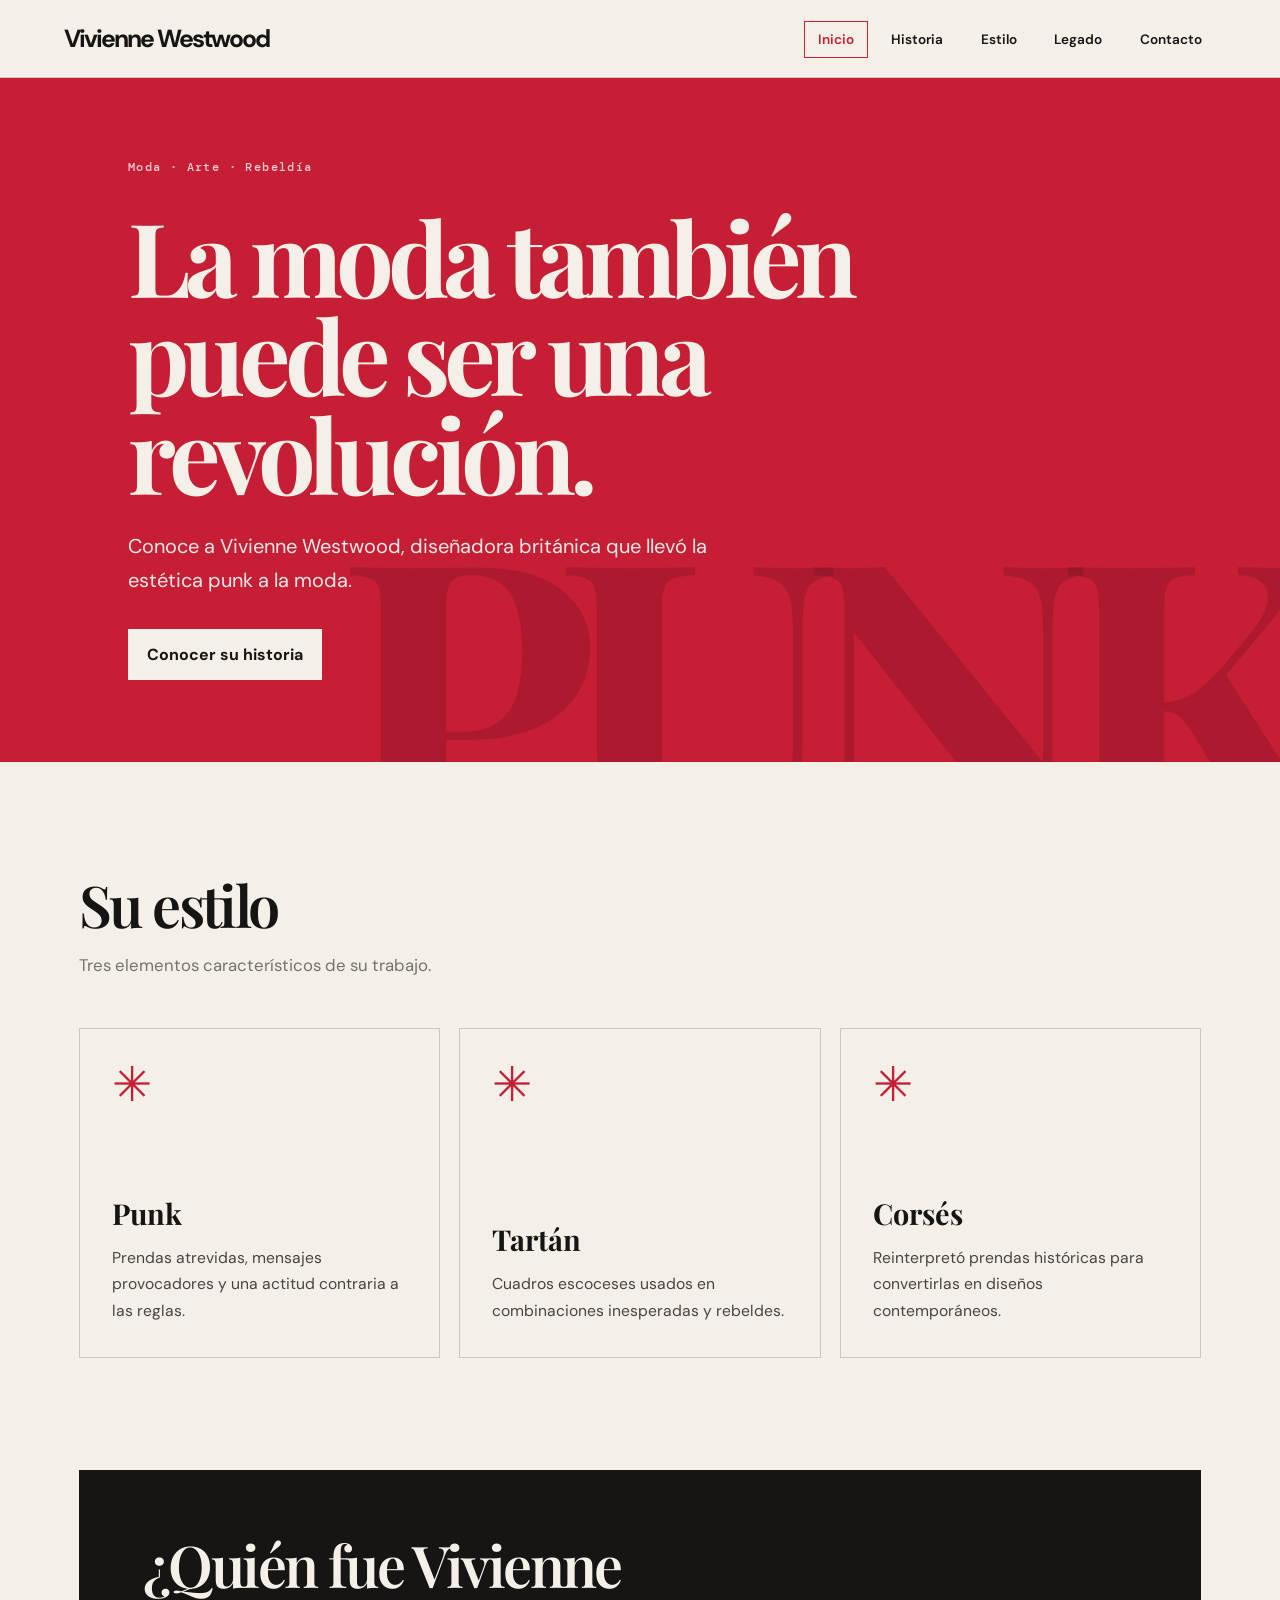
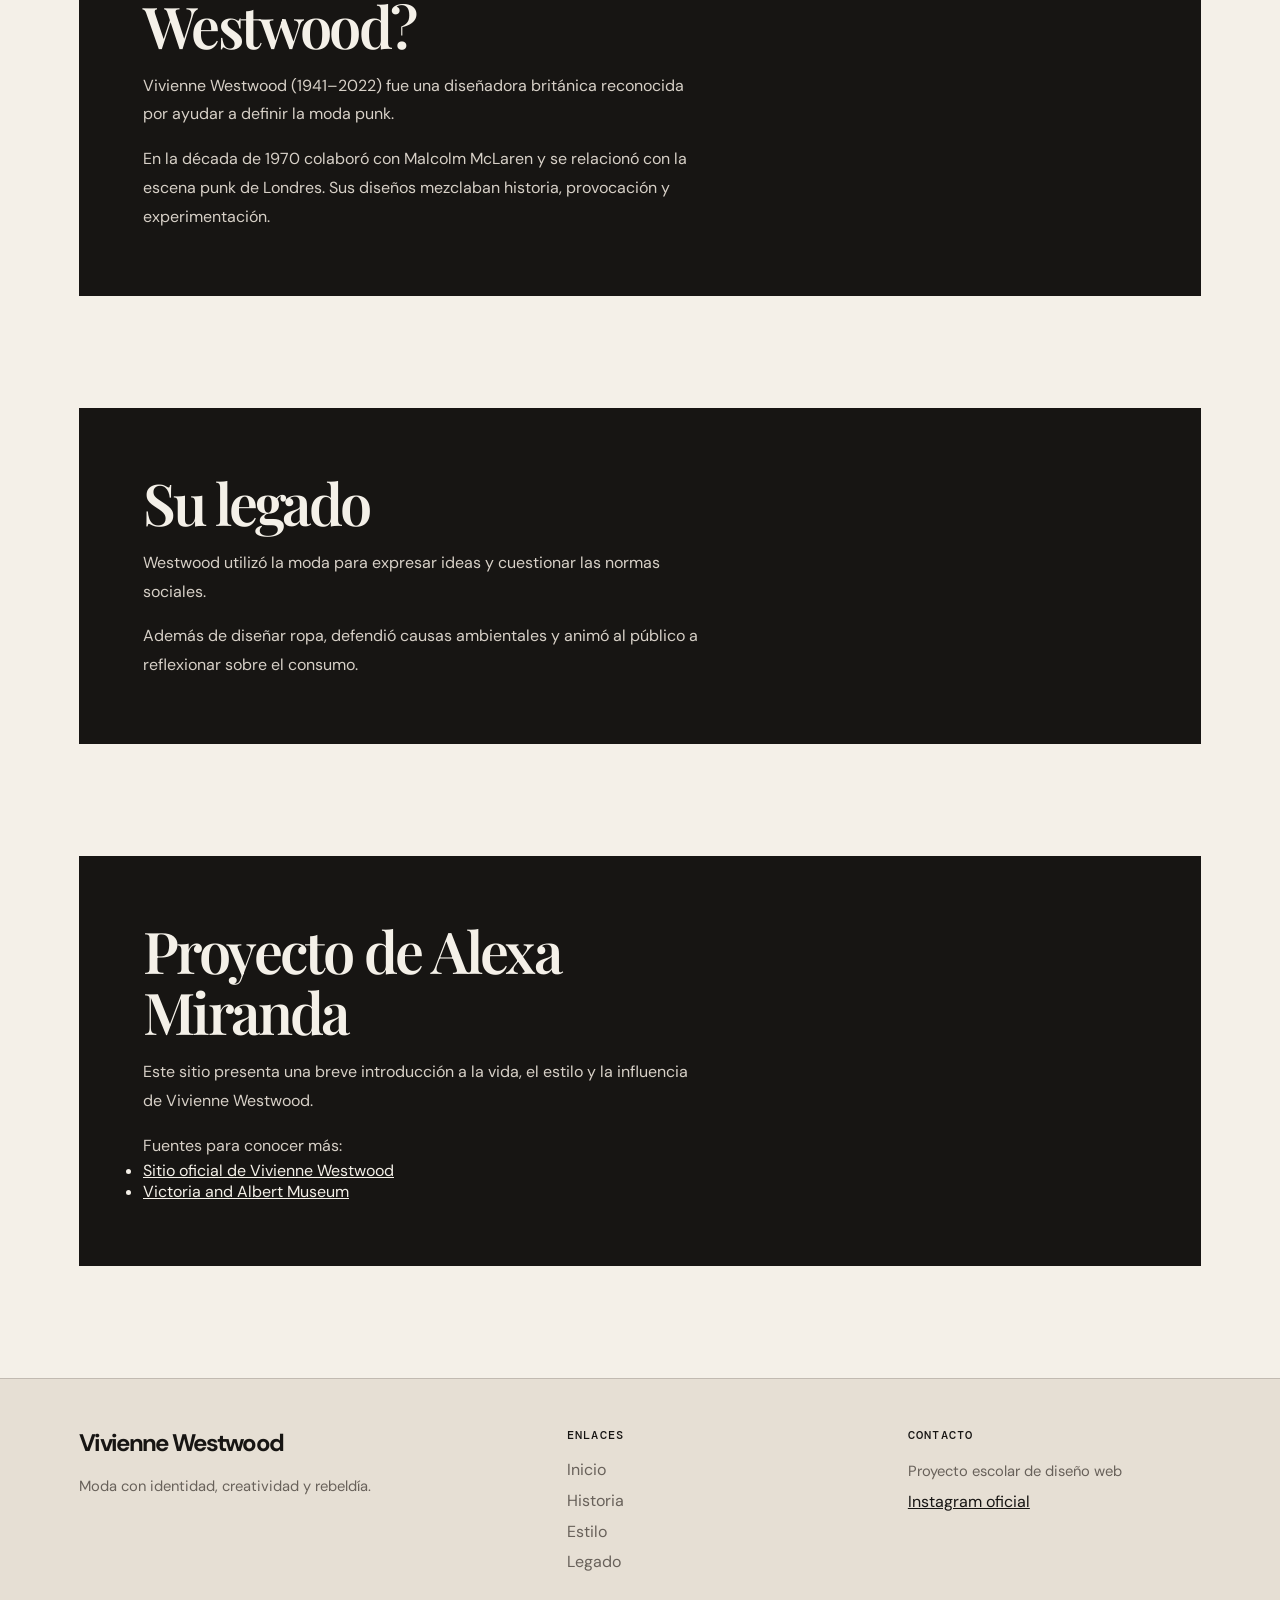
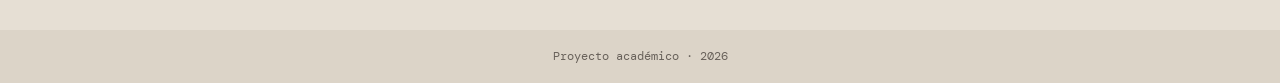
==== index.html @ ccab84d5 "Add files via upload" ====
<!DOCTYPE html>
<html lang="es">
<head>
  <meta charset="UTF-8">
  <meta name="viewport" content="width=device-width, initial-scale=1.0">
  <title>Vivienne Westwood</title>
  <link rel="stylesheet" href="style.css">
</head>
<body>
  <header class="site-header" id="home">
    <nav class="navbar">
      <div class="navbar-container">
        <a href="#home" class="navbar-logo">Vivienne Westwood</a>
        <button class="navbar-toggle" aria-label="Abrir menú" aria-expanded="false">
          <span class="bar"></span><span class="bar"></span><span class="bar"></span>
        </button>
        <ul class="navbar-menu">
          <li><a href="#home" class="active">Inicio</a></li>
          <li><a href="#about">Historia</a></li>
          <li><a href="#services">Estilo</a></li>
          <li><a href="#blog">Legado</a></li>
          <li><a href="#contact">Contacto</a></li>
        </ul>
      </div>
    </nav>
    <div class="hero-container">
      <div class="hero-content">
        <p class="eyebrow">Moda · Arte · Rebeldía</p>
        <h1 class="hero-title">La moda también puede ser una revolución.</h1>
        <p class="hero-subtitle">Conoce a Vivienne Westwood, diseñadora británica que llevó la estética punk a la moda.</p>
        <a href="#about" class="hero-btn">Conocer su historia</a>
      </div>
    </div>
  </header>

  <main class="main-content">
    <section id="services" class="content-section">
      <div class="section-header">
        <h2 class="section-title">Su estilo</h2>
        <p class="section-description">Tres elementos característicos de su trabajo.</p>
      </div>
      <div class="cards-grid">
        <article class="card">
          <div class="card-icon">✳</div>
          <h3 class="card-title">Punk</h3>
          <p class="card-text">Prendas atrevidas, mensajes provocadores y una actitud contraria a las reglas.</p>
        </article>
        <article class="card">
          <div class="card-icon">✳</div>
          <h3 class="card-title">Tartán</h3>
          <p class="card-text">Cuadros escoceses usados en combinaciones inesperadas y rebeldes.</p>
        </article>
        <article class="card">
          <div class="card-icon">✳</div>
          <h3 class="card-title">Corsés</h3>
          <p class="card-text">Reinterpretó prendas históricas para convertirlas en diseños contemporáneos.</p>
        </article>
      </div>
    </section>

    <section id="about" class="content-section about-section">
      <div class="about-text">
        <h2 class="section-title">¿Quién fue Vivienne Westwood?</h2>
        <p>Vivienne Westwood (1941–2022) fue una diseñadora británica reconocida por ayudar a definir la moda punk.</p>
        <p>En la década de 1970 colaboró con Malcolm McLaren y se relacionó con la escena punk de Londres. Sus diseños mezclaban historia, provocación y experimentación.</p>
      </div>
    </section>

    <section id="blog" class="content-section about-section">
      <div class="about-text">
        <h2 class="section-title">Su legado</h2>
        <p>Westwood utilizó la moda para expresar ideas y cuestionar las normas sociales.</p>
        <p>Además de diseñar ropa, defendió causas ambientales y animó al público a reflexionar sobre el consumo.</p>
      </div>
    </section>

    <section class="content-section about-section author-section">
      <div class="about-text">
        <h2 class="section-title">Proyecto de Alexa Miranda</h2>
        <p>Este sitio presenta una breve introducción a la vida, el estilo y la influencia de Vivienne Westwood.</p>
        <p>Fuentes para conocer más:</p>
        <ul class="source-list">
          <li><a href="https://www.viviennewestwood.com/" target="_blank" rel="noopener">Sitio oficial de Vivienne Westwood</a></li>
          <li><a href="https://www.vam.ac.uk/" target="_blank" rel="noopener">Victoria and Albert Museum</a></li>
        </ul>
      </div>
    </section>
  </main>

  <footer id="contact" class="site-footer">
    <div class="footer-container">
      <div class="footer-col">
        <h4 class="footer-brand">Vivienne Westwood</h4>
        <p class="footer-desc">Moda con identidad, creatividad y rebeldía.</p>
      </div>
      <div class="footer-col">
        <h5 class="footer-heading">Enlaces</h5>
        <ul class="footer-links">
          <li><a href="#home">Inicio</a></li>
          <li><a href="#about">Historia</a></li>
          <li><a href="#services">Estilo</a></li>
          <li><a href="#blog">Legado</a></li>
        </ul>
      </div>
      <div class="footer-col">
        <h5 class="footer-heading">Contacto</h5>
        <p>Proyecto escolar de diseño web</p>
        <a href="https://www.instagram.com/viviennewestwood/" target="_blank" rel="noopener">Instagram oficial</a>
      </div>
    </div>
    <div class="footer-bottom"><p>Proyecto académico · 2026</p></div>
  </footer>
  <script src="script.js"></script>
</body>
</html>
---- style.css ----
@import url('https://fonts.googleapis.com/css2?family=DM+Mono:wght@400;500&family=DM+Sans:wght@400;500;600;700&family=Playfair+Display:ital,wght@0,600;0,700;1,600;1,700&display=swap');

:root {
    --ink: #171513;
    --paper: #f4f0e8;
    --red: #c51e35;
    --pink: #e8a2ad;
    --muted: #77716a;
    --line: rgba(23, 21, 19, .18);
}

* { margin: 0; padding: 0; box-sizing: border-box; }
html { scroll-behavior: smooth; scroll-padding-top: 90px; }
body {
    font-family: "DM Sans", sans-serif;
    min-height: 100vh;
    background: var(--paper);
    color: var(--ink);
}
a { color: inherit; }
.navbar {
    display: flex; align-items: center; justify-content: center;
    width: 100%; height: 78px; position: sticky; top: 0;
    background: var(--paper); border-bottom: 1px solid var(--line); z-index: 999;
}
.navbar-container {
    display: flex; align-items: center; justify-content: space-between;
    width: 100%; max-width: 1440px; padding: 0 5vw;
}
.navbar-logo {
    font-size: 1.55rem; font-weight: 700; letter-spacing: -.08em;
    text-decoration: none; color: var(--ink);
}
.navbar-logo span, .footer-brand span { color: var(--red); font-size: .65em; vertical-align: top; margin-left: 2px; }
.navbar-menu { display: flex; align-items: center; gap: .6rem; list-style: none; }
.navbar-menu li a {
    text-decoration: none; color: var(--ink); font-size: .85rem; font-weight: 600;
    padding: 9px 13px; border: 1px solid transparent; transition: .2s ease;
}
.navbar-menu li a:hover, .navbar-menu li a.active { color: var(--red); border-color: var(--red); }
.navbar-toggle { display: none; background: transparent; padding: 10px; border: 0; cursor: pointer; }
.bar { display: block; width: 25px; height: 2px; margin: 5px auto; background: var(--ink); transition: .3s; }

.hero-container {
    min-height: 76vh; position: relative; display: flex; align-items: center;
    padding: 9vh 10vw; overflow: hidden; background: var(--red); color: var(--paper);
}
.hero-container::before {
    content: "PUNK"; position: absolute; right: -2vw; bottom: -7vw;
    font-family: "Playfair Display", serif; font-weight: 700; font-size: clamp(10rem, 32vw, 34rem);
    line-height: .8; color: rgba(0,0,0,.12); letter-spacing: -.1em; pointer-events: none;
}
.hero-content { max-width: 780px; position: relative; z-index: 1; }
.eyebrow, .card-number, .quote-credit, .manifesto-small {
    font-family: "DM Mono", monospace; font-size: .72rem; letter-spacing: .12em; font-weight: 500;
}
.hero-content .eyebrow { margin-bottom: 2rem; color: #f4cbd0; }
.hero-title {
    font-family: "Playfair Display", serif; font-size: clamp(3.4rem, 8vw, 7.5rem);
    line-height: .96; letter-spacing: -.06em; margin-bottom: 1.7rem;
}
.hero-title em { color: #f2b8c2; font-weight: 600; }
.hero-subtitle { max-width: 590px; font-size: clamp(1rem, 1.6vw, 1.25rem); line-height: 1.7; margin-bottom: 2rem; color: #f8e9e8; }
.hero-btn {
    display: inline-flex; gap: 1.5rem; align-items: center; padding: 14px 18px;
    background: var(--paper); color: var(--ink); font-weight: 700; text-decoration: none;
    border: 1px solid var(--paper); transition: .2s ease;
}
.hero-btn:hover { background: var(--ink); color: var(--paper); border-color: var(--ink); transform: translateY(-3px); }
.hero-note { position: absolute; right: 7vw; top: 12%; font-family: "DM Mono", monospace; font-size: .75rem; line-height: 1.5; letter-spacing: .15em; }

.main-content { max-width: 1250px; margin: 0 auto; padding: 7rem 5vw; display: flex; flex-direction: column; gap: 7rem; }
.content-section { width: 100%; }
.section-header { margin-bottom: 3rem; max-width: 780px; }
.section-header .eyebrow, .about-text .eyebrow { color: var(--red); margin-bottom: 1rem; }
.section-title { font-family: "Playfair Display", serif; font-size: clamp(2.2rem, 4.5vw, 4.1rem); font-weight: 600; line-height: 1.06; letter-spacing: -.045em; margin-bottom: 1rem; }
.section-description { font-size: 1.05rem; color: var(--muted); line-height: 1.7; }
.intro-grid { display: grid; grid-template-columns: 1.4fr 1fr; gap: 4rem; align-items: start; }
.intro-copy p { font-size: 1.08rem; line-height: 1.9; margin-bottom: 1.3rem; max-width: 720px; }
.dropcap::first-letter { float: left; font-family: "Playfair Display", serif; color: var(--red); font-size: 4.3rem; line-height: .8; padding: .12em .12em 0 0; }
.quote-card { padding: 2rem; background: #e9e0d4; border-top: 4px solid var(--red); }
.quote-mark { font-family: "Playfair Display", serif; color: var(--red); font-size: 4rem; line-height: .8; }
.quote-card p { font-family: "Playfair Display", serif; font-size: 1.7rem; line-height: 1.25; margin: 1rem 0 2rem; }
.quote-credit { color: var(--muted); }
.cards-grid { display: grid; grid-template-columns: repeat(3, minmax(0, 1fr)); gap: 1.2rem; }
.card { min-height: 330px; padding: 2rem; border: 1px solid var(--line); display: flex; flex-direction: column; align-items: flex-start; transition: transform .25s ease, background .25s ease; }
.card:hover { transform: translateY(-7px); background: #fffaf2; }
.card-tartan { background: repeating-linear-gradient(0deg, transparent 0 26px, rgba(197,30,53,.16) 27px 31px), repeating-linear-gradient(90deg, #f4f0e8 0 26px, rgba(23,21,19,.14) 27px 31px); }
.card-corset { background: #ead2d0; }
.card-orb { background: #e6dfc7; }
.card-icon { font-size: 3rem; line-height: 1; margin-bottom: auto; color: var(--red); }
.card-number { margin-top: 2.5rem; margin-bottom: .7rem; color: var(--red); }
.card-title { font-family: "Playfair Display", serif; font-size: 1.8rem; margin-bottom: .8rem; }
.card-text { font-size: .98rem; color: #49443f; line-height: 1.7; }
.about-section { display: grid; grid-template-columns: 1.2fr .8fr; gap: 3rem; align-items: center; padding: clamp(2rem, 5vw, 4rem); background: var(--ink); color: var(--paper); }
.about-text .section-title { max-width: 550px; }
.about-text p:not(.eyebrow) { font-size: 1rem; line-height: 1.8; margin-top: 1rem; color: #d7d0c7; }
.keyword-row { display: flex; flex-wrap: wrap; gap: .5rem; margin-top: 1.6rem; }
.keyword-row span { border: 1px solid #776e66; padding: .45rem .7rem; font: .68rem "DM Mono", monospace; letter-spacing: .08em; }
.manifesto { position: relative; padding: 2.2rem; background: var(--red); min-height: 260px; display: flex; flex-direction: column; justify-content: space-between; overflow: hidden; }
.manifesto-small { color: #f5c8ce; }
.manifesto p { position: relative; z-index: 1; font: 600 clamp(1.8rem, 3vw, 2.8rem)/1.1 "Playfair Display", serif; }
.manifesto em { color: #f5c8ce; }
.manifesto-star { position: absolute; right: -.1em; bottom: -.35em; font-size: 12rem; color: rgba(0,0,0,.13); }
.source-links { border-top: 1px solid var(--line); }
.source-links a { display: flex; justify-content: space-between; gap: 1rem; padding: 1.3rem .2rem; border-bottom: 1px solid var(--line); text-decoration: none; font-weight: 600; }
.source-links a span { color: var(--red); }
.source-links a:hover { color: var(--red); }
.site-footer { background: #e6dfd4; border-top: 1px solid var(--line); padding-top: 3rem; }
.footer-container { max-width: 1250px; margin: 0 auto; padding: 0 5vw 3rem; display: grid; grid-template-columns: 1.5fr 1fr 1fr; gap: 3rem; }
.footer-brand { font-size: 1.5rem; font-weight: 700; letter-spacing: -.07em; margin-bottom: 1rem; }
.footer-desc, .footer-col p { font-size: .92rem; color: #68615a; line-height: 1.7; margin-bottom: .4rem; }
.footer-heading { font: 500 .75rem "DM Mono", monospace; letter-spacing: .1em; margin-bottom: 1rem; text-transform: uppercase; }
.footer-links { list-style: none; }
.footer-links li { margin-bottom: .6rem; }
.footer-links a { color: #68615a; text-decoration: none; }
.footer-links a:hover { color: var(--red); }
.footer-bottom { text-align: center; padding: 1.2rem; background: #dcd4c8; font: .72rem "DM Mono", monospace; color: #68615a; }

@media (max-width: 880px) {
    .navbar { height: 70px; }
    .navbar-container .navbar-menu {
        display: none; flex-direction: column; align-items: stretch; gap: .8rem;
        position: absolute; top: 69px; right: 0; width: min(300px, 85vw);
        padding: 1.5rem; background: var(--paper); border: 1px solid var(--line);
        box-shadow: 0 15px 30px rgba(0,0,0,.12);
    }
    .navbar-container .navbar-menu.active { display: flex; }
    .navbar-menu li a { display: block; padding: 12px; }
    .navbar-toggle { display: block; z-index: 1000; }
    .navbar-toggle.active .bar:nth-child(2) { opacity: 0; }
    .navbar-toggle.active .bar:nth-child(1) { transform: translateY(7px) rotate(45deg); }
    .navbar-toggle.active .bar:nth-child(3) { transform: translateY(-7px) rotate(-45deg); }
    .hero-container { min-height: 70vh; padding: 7rem 7vw; }
    .hero-note { display: none; }
    .intro-grid, .about-section { grid-template-columns: 1fr; }
    .cards-grid { grid-template-columns: repeat(2, minmax(0, 1fr)); }
    .card:last-child { grid-column: 1 / -1; }
    .main-content { padding-top: 5rem; gap: 5rem; }
}
@media (max-width: 560px) {
    .hero-container { padding: 5rem 7vw; }
    .hero-title { font-size: clamp(3rem, 15vw, 5rem); }
    .main-content { padding: 4rem 6vw; gap: 4.5rem; }
    .cards-grid { grid-template-columns: 1fr; }
    .card:last-child { grid-column: auto; }
    .card { min-height: 280px; }
    .about-section { padding: 1.5rem; }
    .footer-container { grid-template-columns: 1fr; gap: 2rem; }
    .quote-card { padding: 1.5rem; }
}
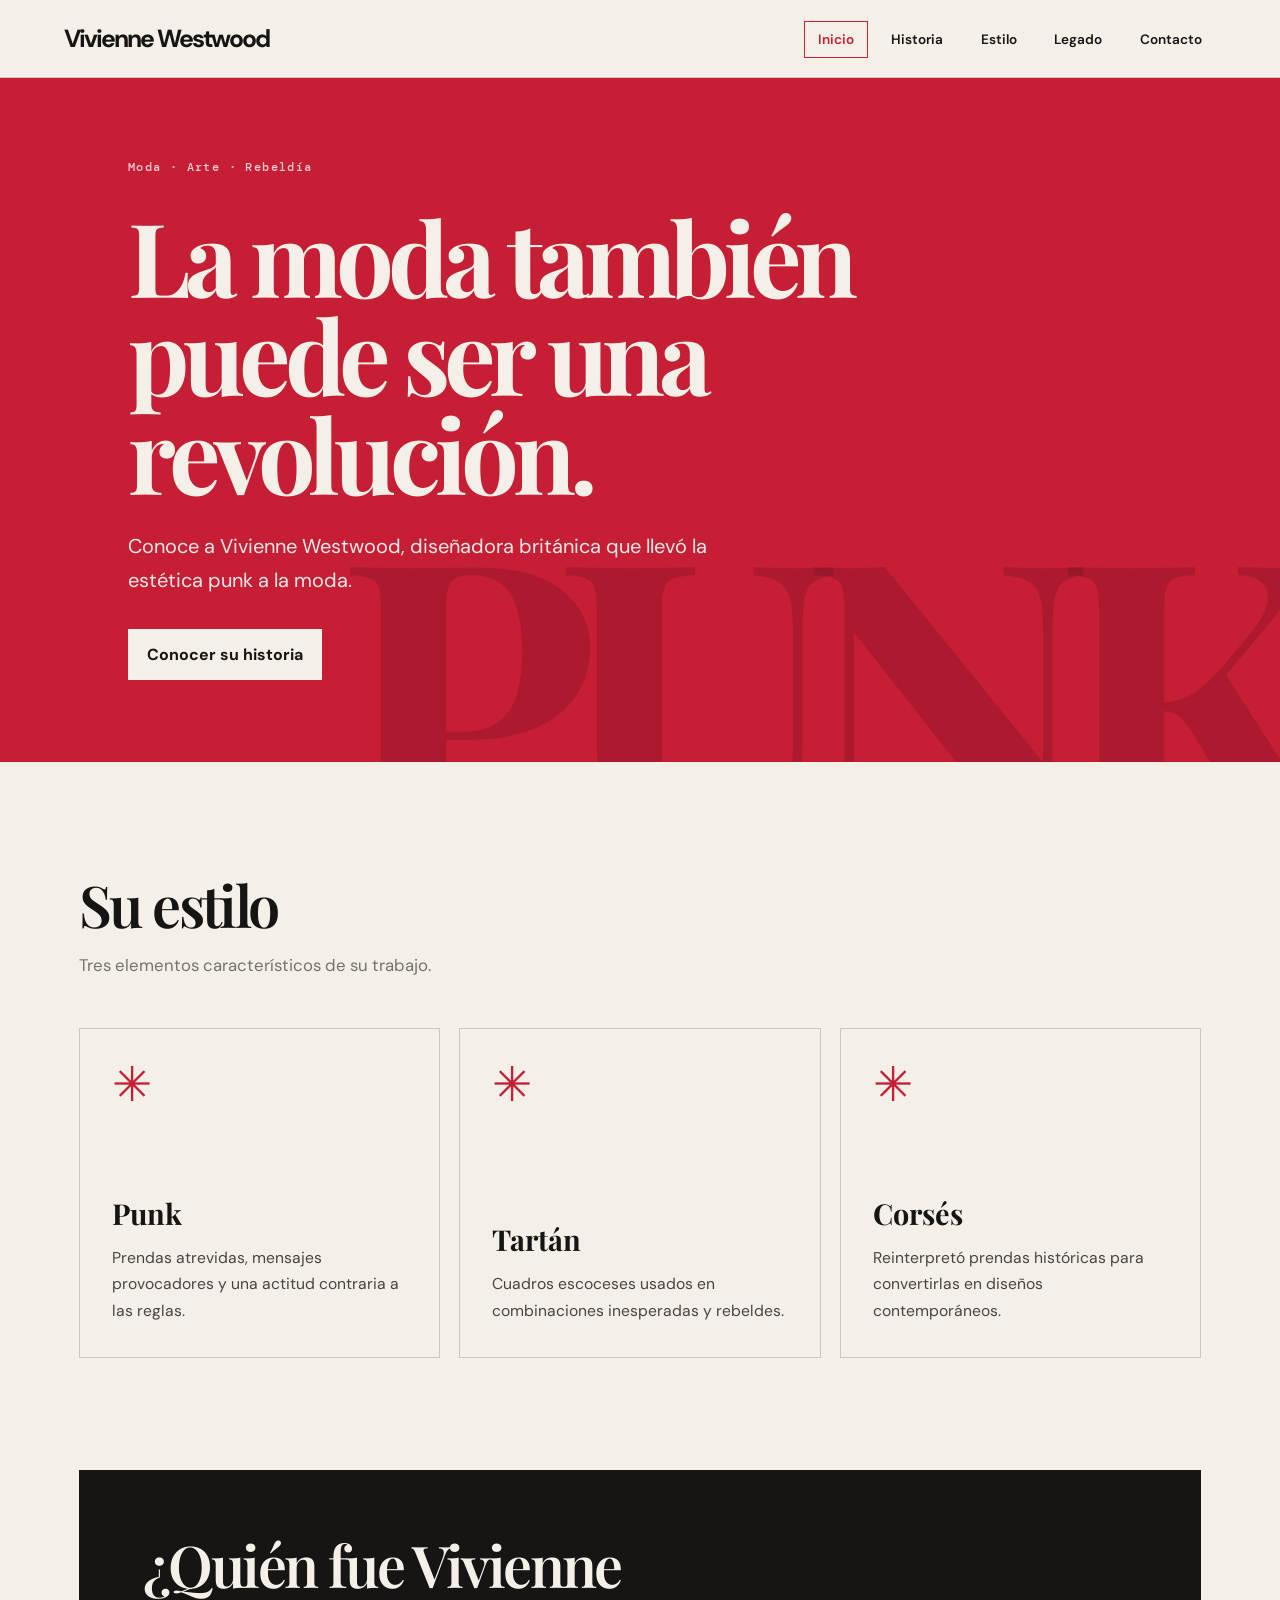
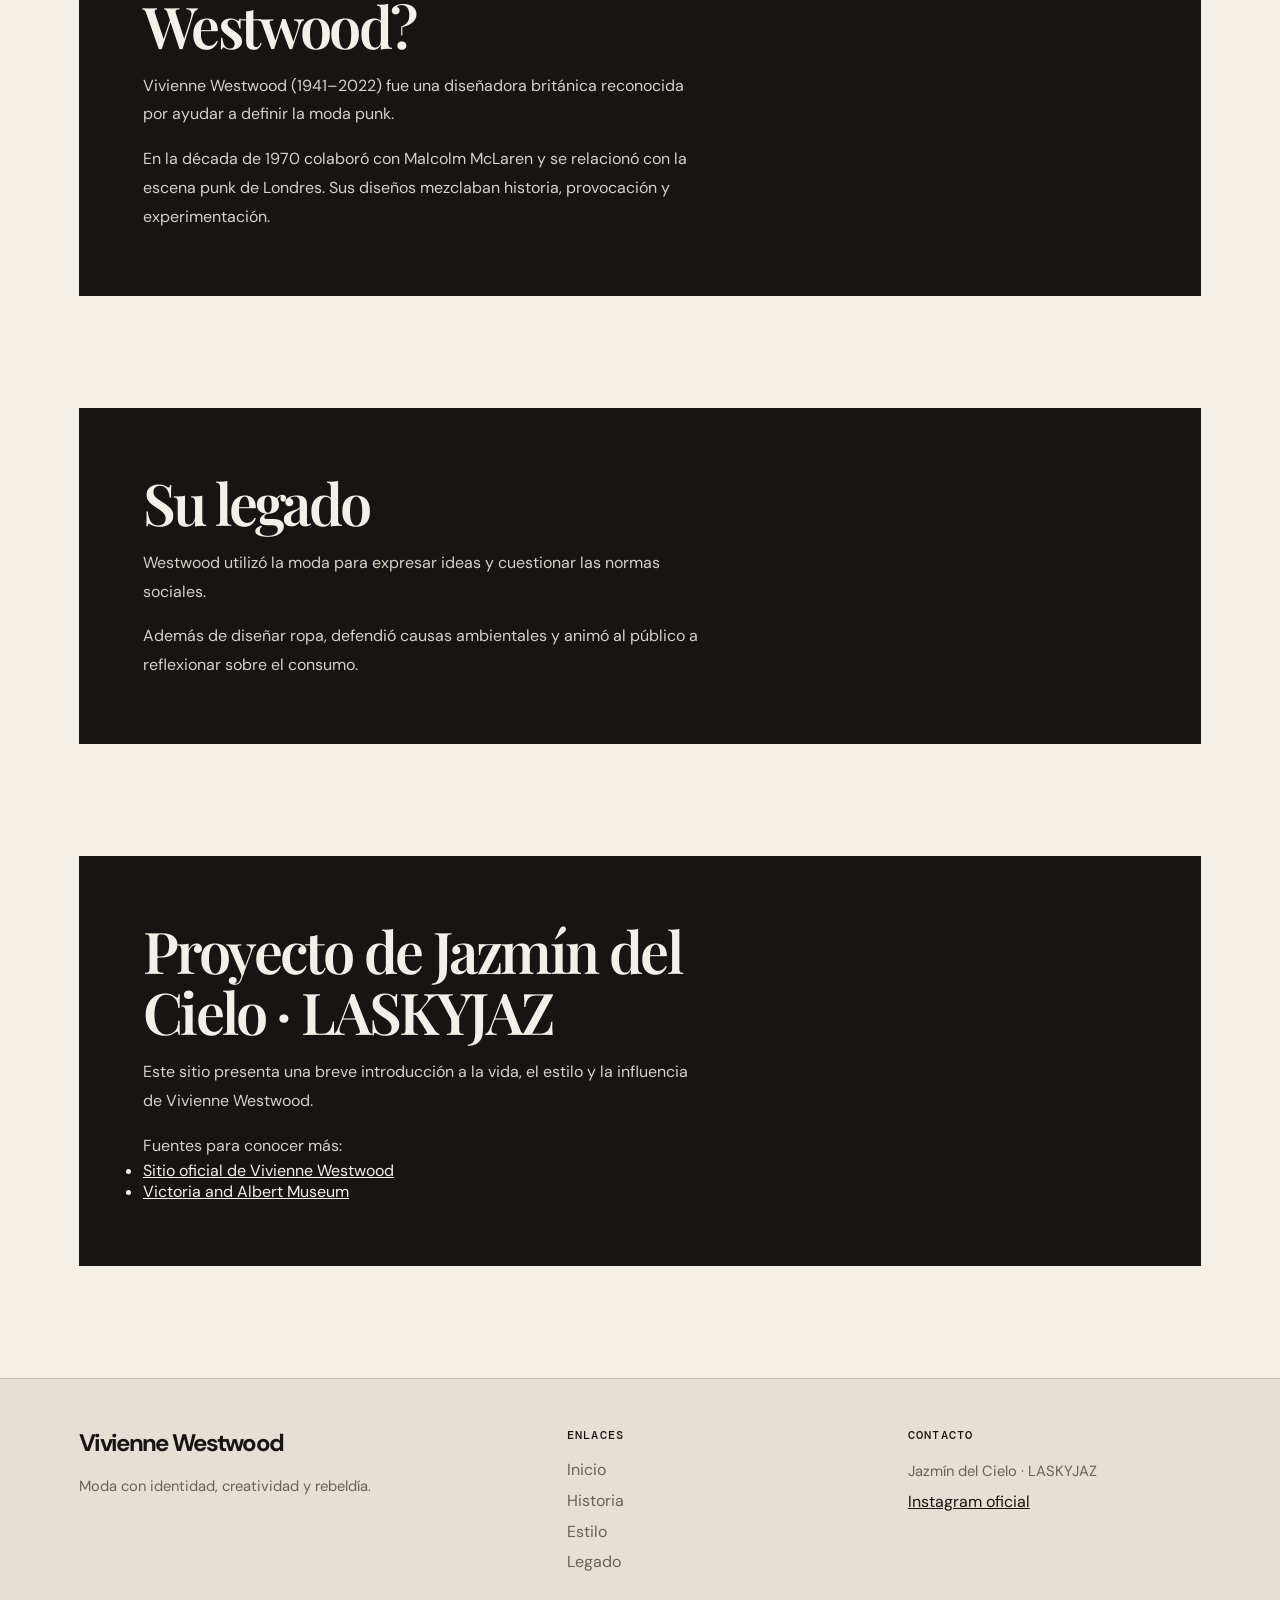
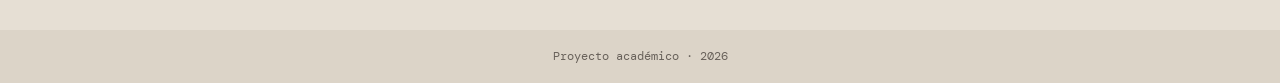
==== commit 71bfbf09: "Add files via upload" ====
--- a/index.html
+++ b/index.html
@@ -19,7 +19,7 @@
           <li><a href="#about">Historia</a></li>
           <li><a href="#services">Estilo</a></li>
           <li><a href="#blog">Legado</a></li>
-          <li><a href="#contact">Contacto</a></li>
+          <li><a href="contacto.html">Contacto</a></li>
         </ul>
       </div>
     </nav>
@@ -76,7 +76,7 @@
 
     <section class="content-section about-section author-section">
       <div class="about-text">
-        <h2 class="section-title">Proyecto de Alexa Miranda</h2>
+        <h2 class="section-title">Proyecto de Jazmín del Cielo · LASKYJAZ</h2>
         <p>Este sitio presenta una breve introducción a la vida, el estilo y la influencia de Vivienne Westwood.</p>
         <p>Fuentes para conocer más:</p>
         <ul class="source-list">
@@ -104,7 +104,7 @@
       </div>
       <div class="footer-col">
         <h5 class="footer-heading">Contacto</h5>
-        <p>Proyecto escolar de diseño web</p>
+        <p>Jazmín del Cielo · LASKYJAZ</p>
         <a href="https://www.instagram.com/viviennewestwood/" target="_blank" rel="noopener">Instagram oficial</a>
       </div>
     </div>
